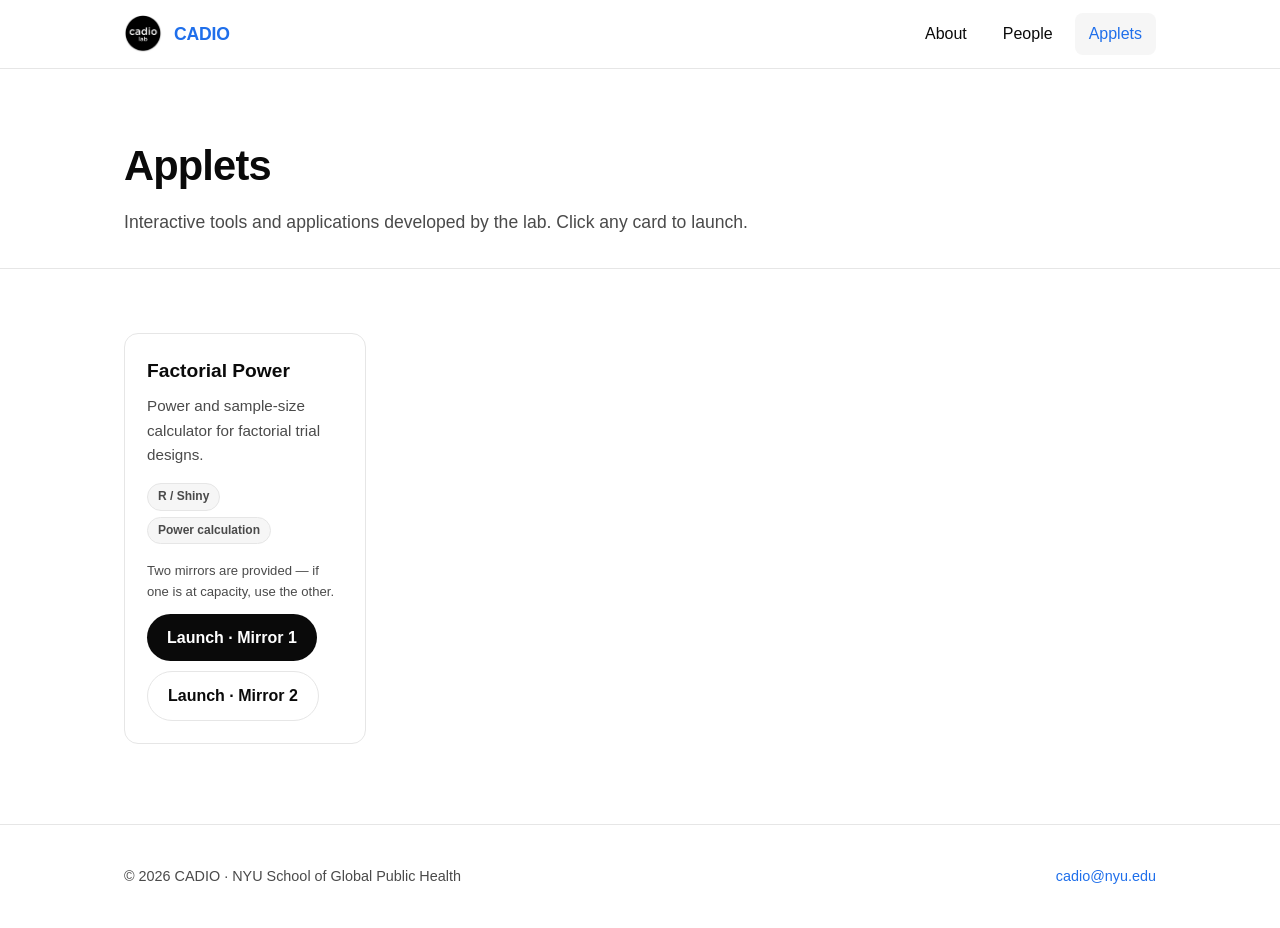
==== applets.html @ d93e369b "Build CADIO website (About, People, Applets) Static no-build site for GitHub Pages with About, Peopl" ====
<!DOCTYPE html>
<html lang="en">
<head>
  <meta charset="UTF-8" />
  <meta name="viewport" content="width=device-width, initial-scale=1.0" />
  <title>Applets · CADIO</title>
  <meta name="description" content="Interactive applets and tools from the CADIO Lab." />
  <link rel="icon" href="assets/logo.png" />
  <link rel="stylesheet" href="css/style.css" />
</head>
<body>
  <!-- ===== Header ===== -->
  <header class="site-header">
    <div class="wrap nav">
      <a class="brand" href="index.html">
        <img src="assets/logo.png" alt="CADIO logo" />
        <span>CADIO</span>
      </a>
      <button class="nav-toggle" aria-label="Toggle navigation">☰</button>
      <nav class="nav-links">
        <a href="index.html">About</a>
        <a href="people.html">People</a>
        <a href="applets.html" class="active">Applets</a>
      </nav>
    </div>
  </header>

  <!-- ===== Page head ===== -->
  <div class="page-head">
    <div class="wrap">
      <h1>Applets</h1>
      <p>Interactive tools and applications developed by the lab. Click any card to launch.</p>
    </div>
  </div>

  <!-- ===== Applet grid ===== -->
  <section class="block">
    <div class="wrap">
      <div class="grid">

        <article class="card applet">
          <h3>Factorial Power</h3>
          <p>Power and sample-size calculator for factorial trial designs.</p>
          <div class="tags">
            <span class="tag">R / Shiny</span>
            <span class="tag">Power calculation</span>
          </div>
          <p class="mirror-note">Two mirrors are provided — if one is at capacity, use the other.</p>
          <div class="launch-row">
            <a class="btn" href="https://cadio-nyu.shinyapps.io/factorial_trial_power_calculation/" target="_blank" rel="noopener">Launch · Mirror 1</a>
            <a class="btn ghost" href="https://cadio.shinyapps.io/factorial_trial_power_calculation/" target="_blank" rel="noopener">Launch · Mirror 2</a>
          </div>
        </article>

      </div>
    </div>
  </section>

  <!-- ===== Footer ===== -->
  <footer class="site-footer">
    <div class="wrap">
      <span>© <span id="year"></span> CADIO · NYU School of Global Public Health</span>
      <span><a href="mailto:cadio@nyu.edu">cadio@nyu.edu</a></span>
    </div>
  </footer>

  <script src="js/main.js"></script>
</body>
</html>
---- css/style.css ----
/* ===========================================================
   CADIO Lab — shared stylesheet
   Edit the variables below to re-theme the whole site.
   =========================================================== */

:root {
  --ink: #0a0a0a;          /* near-black text + logo color   */
  --ink-soft: #4a4a4a;     /* secondary text                 */
  --line: #e6e6e6;         /* hairline borders               */
  --bg: #ffffff;           /* page background                */
  --bg-soft: #f6f6f6;      /* alternating section background  */
  --accent: #1f6feb;       /* single accent (links, buttons) */
  --maxw: 1080px;          /* content width                  */
  --radius: 14px;
  --shadow: 0 1px 2px rgba(0,0,0,.04), 0 8px 24px rgba(0,0,0,.06);
  --font: -apple-system, BlinkMacSystemFont, "Segoe UI", Roboto, Helvetica,
          Arial, "Apple Color Emoji", sans-serif;
}

* { box-sizing: border-box; }

html { scroll-behavior: smooth; }

body {
  margin: 0;
  font-family: var(--font);
  color: var(--ink);
  background: var(--bg);
  line-height: 1.6;
  -webkit-font-smoothing: antialiased;
}

a { color: var(--accent); text-decoration: none; }
a:hover { text-decoration: underline; }

img { max-width: 100%; display: block; }

.wrap { max-width: var(--maxw); margin: 0 auto; padding: 0 24px; }

/* ---------- Header / nav ---------- */
.site-header {
  position: sticky;
  top: 0;
  z-index: 50;
  background: rgba(255, 255, 255, 0.9);
  backdrop-filter: saturate(180%) blur(10px);
  border-bottom: 1px solid var(--line);
}

.nav {
  display: flex;
  align-items: center;
  justify-content: space-between;
  height: 68px;
}

.brand { display: flex; align-items: center; gap: 12px; }
.brand img { width: 38px; height: 38px; border-radius: 50%; }
.brand span { font-weight: 700; font-size: 1.1rem; letter-spacing: -0.01em; }
.brand:hover { text-decoration: none; }

.nav-links { display: flex; align-items: center; gap: 8px; }
.nav-links a {
  color: var(--ink);
  padding: 8px 14px;
  border-radius: 8px;
  font-weight: 500;
}
.nav-links a:hover { background: var(--bg-soft); text-decoration: none; }
.nav-links a.active { color: var(--accent); background: var(--bg-soft); }

.nav-toggle {
  display: none;
  background: none;
  border: 1px solid var(--line);
  border-radius: 8px;
  padding: 8px 10px;
  cursor: pointer;
  font-size: 1.1rem;
}

/* ---------- Hero ---------- */
.hero {
  padding: 88px 0 64px;
  text-align: center;
  border-bottom: 1px solid var(--line);
}
.hero img.logo { width: 120px; height: 120px; border-radius: 50%; margin: 0 auto 28px; }
.hero h1 { font-size: clamp(2rem, 5vw, 3.2rem); margin: 0 0 12px; letter-spacing: -0.02em; }
.hero p.lead { font-size: 1.2rem; color: var(--ink-soft); max-width: 640px; margin: 0 auto; }

/* ---------- Page header (sub-pages) ---------- */
.page-head { padding: 64px 0 32px; border-bottom: 1px solid var(--line); }
.page-head h1 { font-size: clamp(1.8rem, 4vw, 2.6rem); margin: 0 0 8px; letter-spacing: -0.02em; }
.page-head p { color: var(--ink-soft); font-size: 1.1rem; margin: 0; max-width: 680px; }

/* ---------- Generic sections ---------- */
section.block { padding: 56px 0; }
section.block.alt { background: var(--bg-soft); }
section.block h2 { font-size: 1.6rem; margin: 0 0 16px; letter-spacing: -0.01em; }
.prose p { color: var(--ink-soft); max-width: 720px; }
.prose ul { color: var(--ink-soft); max-width: 720px; }

/* ---------- Buttons ---------- */
.btn {
  display: inline-block;
  background: var(--ink);
  color: #fff;
  padding: 11px 20px;
  border-radius: 999px;
  font-weight: 600;
  margin-top: 8px;
}
.btn:hover { text-decoration: none; opacity: 0.9; }
.btn.ghost { background: transparent; color: var(--ink); border: 1px solid var(--line); }

/* ---------- Card grids (people + applets) ---------- */
.grid {
  display: grid;
  gap: 22px;
  grid-template-columns: repeat(auto-fill, minmax(240px, 1fr));
  margin-top: 8px;
}

.card {
  border: 1px solid var(--line);
  border-radius: var(--radius);
  background: var(--bg);
  padding: 22px;
  transition: transform .15s ease, box-shadow .15s ease;
}
.card:hover { transform: translateY(-3px); box-shadow: var(--shadow); }

/* People card */
.person { text-align: center; }
.person img,
.person .avatar {
  width: 104px; height: 104px;
  border-radius: 50%;
  object-fit: cover;
  margin: 0 auto 14px;
  background: var(--bg-soft);
}
.person .avatar {
  display: flex; align-items: center; justify-content: center;
  background: var(--ink);
  color: #fff;
  font-weight: 700;
  font-size: 1.7rem;
  letter-spacing: 0.02em;
}
.person h3 { margin: 0 0 2px; font-size: 1.1rem; }
.person .role { color: var(--accent); font-size: 0.92rem; font-weight: 600; }
.person .affil { color: var(--ink-soft); font-size: 0.86rem; margin: 8px 0 0; }
.person .bio { color: var(--ink-soft); font-size: 0.9rem; margin: 10px 0 0; }
.person .links { margin-top: 12px; display: flex; gap: 12px; justify-content: center; font-size: 0.88rem; }

/* Compact card for the large ambassador roster */
.grid.compact { grid-template-columns: repeat(auto-fill, minmax(220px, 1fr)); gap: 16px; }
.grid.compact .card { padding: 18px; }
.grid.compact .avatar { width: 76px; height: 76px; font-size: 1.25rem; }
.grid.compact h3 { font-size: 1rem; }

/* Applet card */
.applet h3 { margin: 0 0 8px; font-size: 1.2rem; }
.applet p { color: var(--ink-soft); font-size: 0.95rem; margin: 0 0 16px; }
.applet .tags { display: flex; flex-wrap: wrap; gap: 6px; margin: 0 0 16px; }
.applet .tag {
  font-size: 0.75rem; font-weight: 600;
  color: var(--ink-soft);
  background: var(--bg-soft);
  border: 1px solid var(--line);
  padding: 3px 10px; border-radius: 999px;
}
.applet .mirror-note { font-size: 0.82rem; color: var(--ink-soft); margin: 0 0 12px; }
.applet .launch-row { display: flex; flex-wrap: wrap; gap: 10px; }
.applet .launch-row .btn { margin-top: 0; }

/* Section label for grouping people */
.group-label {
  font-size: 0.8rem; font-weight: 700; text-transform: uppercase;
  letter-spacing: 0.08em; color: var(--ink-soft);
  margin: 40px 0 4px;
}
.group-label:first-of-type { margin-top: 8px; }

/* ---------- Footer ---------- */
.site-footer {
  border-top: 1px solid var(--line);
  padding: 40px 0;
  margin-top: 24px;
  color: var(--ink-soft);
  font-size: 0.9rem;
}
.site-footer .wrap { display: flex; justify-content: space-between; flex-wrap: wrap; gap: 12px; }

/* ---------- Responsive ---------- */
@media (max-width: 720px) {
  .nav-toggle { display: block; }
  .nav-links {
    display: none;
    position: absolute;
    top: 68px; left: 0; right: 0;
    flex-direction: column;
    align-items: stretch;
    gap: 0;
    background: var(--bg);
    border-bottom: 1px solid var(--line);
    padding: 8px 16px 16px;
  }
  .nav-links.open { display: flex; }
  .nav-links a { padding: 12px 14px; }
}
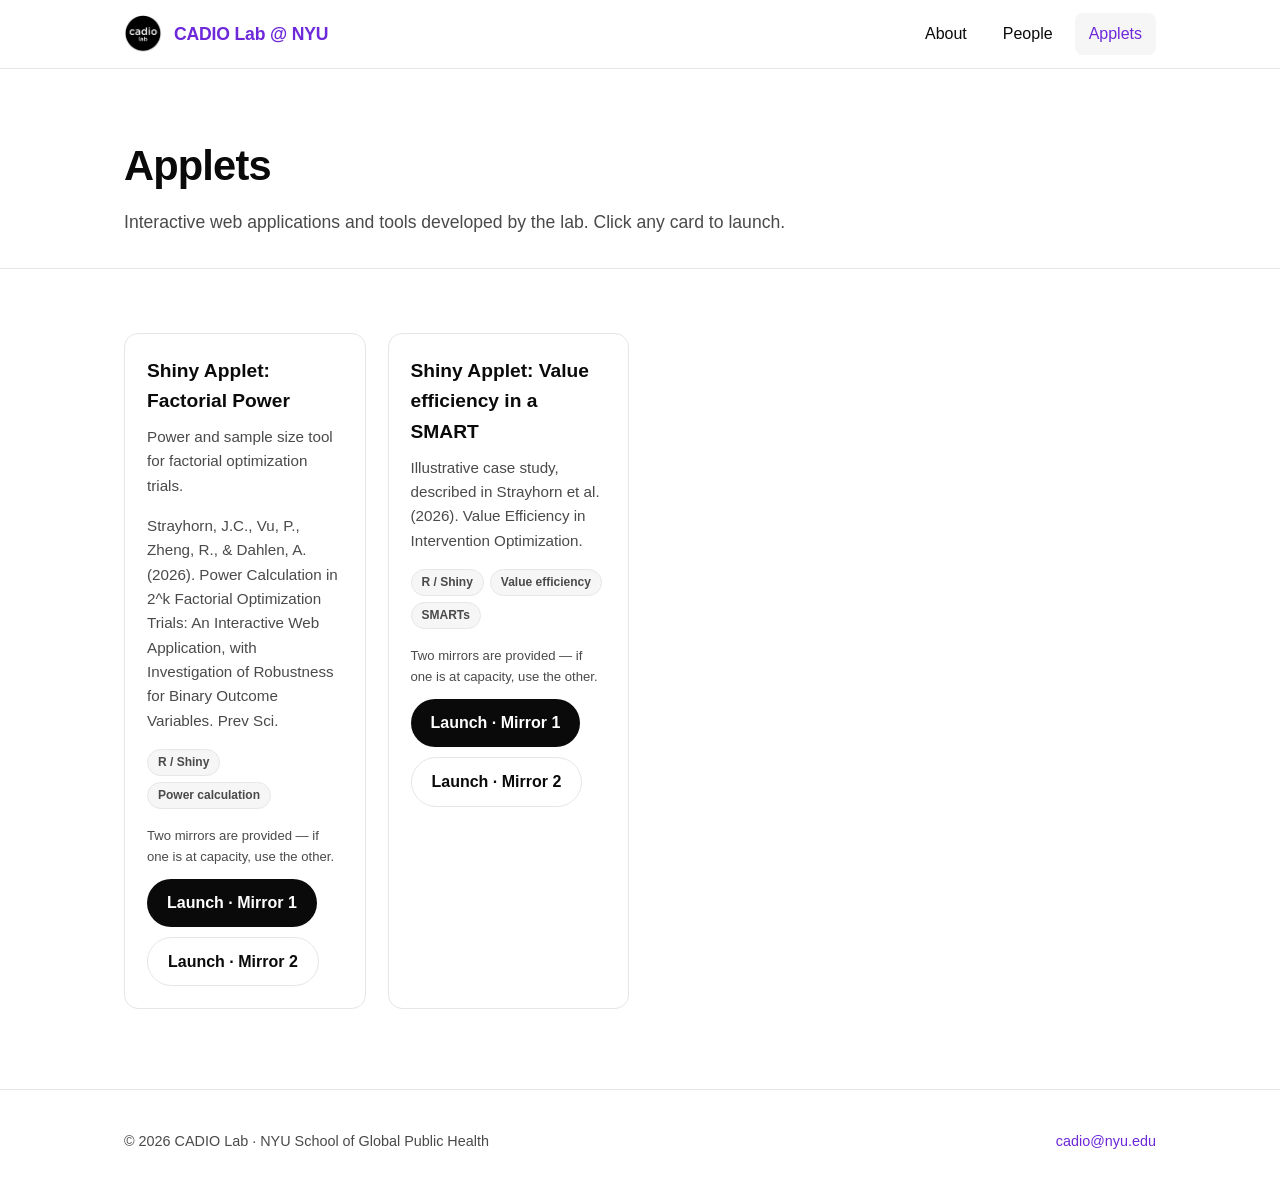
==== commit d03acd05: "Add new Shiny applet for value efficiency in SMART" ====
--- a/applets.html
+++ b/applets.html
@@ -3,8 +3,8 @@
 <head>
   <meta charset="UTF-8" />
   <meta name="viewport" content="width=device-width, initial-scale=1.0" />
-  <title>Applets · CADIO</title>
-  <meta name="description" content="Interactive applets and tools from the CADIO Lab." />
+  <title>Shiny applets and interactive tools | CADIO Lab </title>
+  <meta name="description" content="Interactive applets and tools from CADIO Lab at the NYU School of Global Public Health. Applets aid the use and application of intervention optimization methods, including for power analysis in factorial optimization trials." />
   <link rel="icon" href="assets/logo.png" />
   <link rel="stylesheet" href="css/style.css" />
 </head>
@@ -14,7 +14,7 @@
     <div class="wrap nav">
       <a class="brand" href="index.html">
         <img src="assets/logo.png" alt="CADIO logo" />
-        <span>CADIO</span>
+        <span>CADIO Lab @ NYU</span>
       </a>
       <button class="nav-toggle" aria-label="Toggle navigation">☰</button>
       <nav class="nav-links">
@@ -29,7 +29,7 @@
   <div class="page-head">
     <div class="wrap">
       <h1>Applets</h1>
-      <p>Interactive tools and applications developed by the lab. Click any card to launch.</p>
+      <p>Interactive web applications and tools developed by the lab. Click any card to launch.</p>
     </div>
   </div>
 
@@ -39,8 +39,9 @@
       <div class="grid">
 
         <article class="card applet">
-          <h3>Factorial Power</h3>
-          <p>Power and sample-size calculator for factorial trial designs.</p>
+          <h3>Shiny Applet: Factorial Power</h3>
+          <p>Power and sample size tool for factorial optimization trials.</p>
+          <p>Strayhorn, J.C., Vu, P., Zheng, R., & Dahlen, A. (2026). Power Calculation in 2^k Factorial Optimization Trials: An Interactive Web Application, with Investigation of Robustness for Binary Outcome Variables. Prev Sci.</p>
           <div class="tags">
             <span class="tag">R / Shiny</span>
             <span class="tag">Power calculation</span>
@@ -51,7 +52,21 @@
             <a class="btn ghost" href="https://cadio.shinyapps.io/factorial_trial_power_calculation/" target="_blank" rel="noopener">Launch · Mirror 2</a>
           </div>
         </article>
-
+        
+        <article class="card applet">
+          <h3>Shiny Applet: Value efficiency in a SMART</h3>
+          <p>Illustrative case study, described in Strayhorn et al. (2026). Value Efficiency in Intervention Optimization.</p>
+          <div class="tags">
+            <span class="tag">R / Shiny</span>
+            <span class="tag">Value efficiency</span>
+            <span class="tag">SMARTs</span>
+          </div>
+          <p class="mirror-note">Two mirrors are provided — if one is at capacity, use the other.</p>
+          <div class="launch-row">
+            <a class="btn" href="https://cadio.shinyapps.io/smart-value-efficiency/" target="_blank" rel="noopener">Launch · Mirror 1</a>
+            <a class="btn ghost" href="https://cadio.shinyapps.io/smart-value-efficiency/" target="_blank" rel="noopener">Launch · Mirror 2</a>
+          </div>
+        </article>
       </div>
     </div>
   </section>
@@ -59,7 +74,7 @@
   <!-- ===== Footer ===== -->
   <footer class="site-footer">
     <div class="wrap">
-      <span>© <span id="year"></span> CADIO · NYU School of Global Public Health</span>
+      <span>© <span id="year"></span> CADIO Lab · NYU School of Global Public Health</span>
       <span><a href="mailto:cadio@nyu.edu">cadio@nyu.edu</a></span>
     </div>
   </footer>
--- a/css/style.css
+++ b/css/style.css
@@ -9,7 +9,7 @@
   --line: #e6e6e6;         /* hairline borders               */
   --bg: #ffffff;           /* page background                */
   --bg-soft: #f6f6f6;      /* alternating section background  */
-  --accent: #1f6feb;       /* single accent (links, buttons) */
+  --accent: #6d28d9;       /* single accent (links, buttons) */
   --maxw: 1080px;          /* content width                  */
   --radius: 14px;
   --shadow: 0 1px 2px rgba(0,0,0,.04), 0 8px 24px rgba(0,0,0,.06);
@@ -84,10 +84,11 @@
   padding: 88px 0 64px;
   text-align: center;
   border-bottom: 1px solid var(--line);
+  background: #f7f5ff;
 }
 .hero img.logo { width: 120px; height: 120px; border-radius: 50%; margin: 0 auto 28px; }
 .hero h1 { font-size: clamp(2rem, 5vw, 3.2rem); margin: 0 0 12px; letter-spacing: -0.02em; }
-.hero p.lead { font-size: 1.2rem; color: var(--ink-soft); max-width: 640px; margin: 0 auto; }
+.hero p.lead { font-size: 1.2rem; color: var(--ink-soft); max-width: 640px; margin: 0 auto 10px; }
 
 /* ---------- Page header (sub-pages) ---------- */
 .page-head { padding: 64px 0 32px; border-bottom: 1px solid var(--line); }
@@ -211,3 +212,213 @@
   .nav-links.open { display: flex; }
   .nav-links a { padding: 12px 14px; }
 }
+
+/* ---------- Faculty profile ---------- */
+
+.faculty-profile {
+    display: flex;
+    align-items: flex-start;
+    gap: 32px;
+}
+
+.faculty-photo {
+    width: 240px;
+    height: 240px;
+    object-fit: cover;
+    border-radius: 8px;
+    flex-shrink: 0;
+}
+
+.faculty-info {
+    flex: 1;
+}
+
+.faculty-info h2 {
+    margin: 0 0 6px;
+    font-size: 2rem;
+}
+
+.faculty-title {
+    color: var(--accent);
+    font-weight: 600;
+    margin-bottom: 18px;
+}
+
+.faculty-info p {
+    color: var(--ink-soft);
+    margin-bottom: 14px;
+}
+
+@media (max-width: 720px) {
+
+    .faculty-profile {
+        flex-direction: column;
+        align-items: center;
+        text-align: center;
+    }
+
+.faculty-photo {
+    width: 240px !important;
+    height: 240px !important;
+    max-width: 240px !important;
+    max-height: 240px !important;
+    object-fit: cover;
+    border-radius: 8px;
+    flex-shrink: 0;
+}
+
+}
+
+.carousel {
+    position: relative;
+    max-width: 700px;
+    margin: 40px auto;
+    transition: height 0.4s ease;
+}
+
+.slide {
+    display: none;
+}
+
+.slide.active {
+    display: block;
+}
+
+.slide img {
+    display: block;
+    width: 100%;
+    height: auto;
+    max-height: 550px;
+    margin: 0 auto;
+    object-fit: contain;
+    border-radius: 12px;
+    border: 1px solid var(--line);
+    box-shadow: var(--shadow);
+}
+
+.caption {
+    margin-top: 12px;
+    text-align: center;
+    color: var(--ink-soft);
+    font-size: 0.95rem;
+    font-style: italic;
+}
+.prev,
+.next {
+    position: absolute;
+    top: 42%;
+    transform: translateY(-50%);
+    border: none;
+    background: rgba(255,255,255,.85);
+    font-size: 2rem;
+    width: 42px;
+    height: 42px;
+    border-radius: 50%;
+    cursor: pointer;
+}
+
+.prev {
+    left: -20px;
+}
+
+.next {
+    right: -20px;
+}
+
+.prev:hover,
+.next:hover {
+    background: white;
+}
+
+.about-layout {
+  display: flex;
+  gap: 40px;
+  align-items: flex-start;
+}
+
+/* Left column (text) */
+.about-text {
+  flex: 1.1;
+}
+
+/* Right column (carousel) */
+.about-layout .carousel {
+  flex: 1;
+  max-width: 520px;
+  margin: 0;
+}
+
+/* Responsive: stack on mobile */
+@media (max-width: 900px) {
+  .about-layout {
+    flex-direction: column;
+  }
+
+  .about-layout .carousel {
+    max-width: 100%;
+  }
+}
+
+.about-layout {
+  display: flex;
+  gap: 40px;
+  align-items: flex-start;
+}
+
+.about-text {
+  flex: 1.2;
+}
+
+.about-layout .carousel {
+  flex: 1;
+  max-width: 520px;
+  position: relative;
+}
+
+/* mobile stacking */
+@media (max-width: 900px) {
+  .about-layout {
+    flex-direction: column;
+  }
+
+  .about-layout .carousel {
+    max-width: 100%;
+  }
+}
+
+.visually-hidden {
+  position: absolute;
+  width: 1px;
+  height: 1px;
+  padding: 0;
+  margin: -1px;
+  overflow: hidden;
+  clip: rect(0, 0, 0, 0);
+  white-space: nowrap;
+  border: 0;
+}
+
+.research-areas {
+  margin: 10px auto 56px;
+  font-size: 0.95rem;
+  color: #6d28d9;
+  display: flex;
+  flex-wrap: wrap;
+  justify-content: center;
+  gap: 0;
+}
+
+.research-areas span::after {
+  content: "•";
+  margin: 0 10px;
+  color: #bbb;
+}
+
+.research-areas span:last-child::after {
+  content: "";
+}
+
+.hero .research-areas {
+  margin-top: 6px;
+  margin-bottom: 56px;
+}
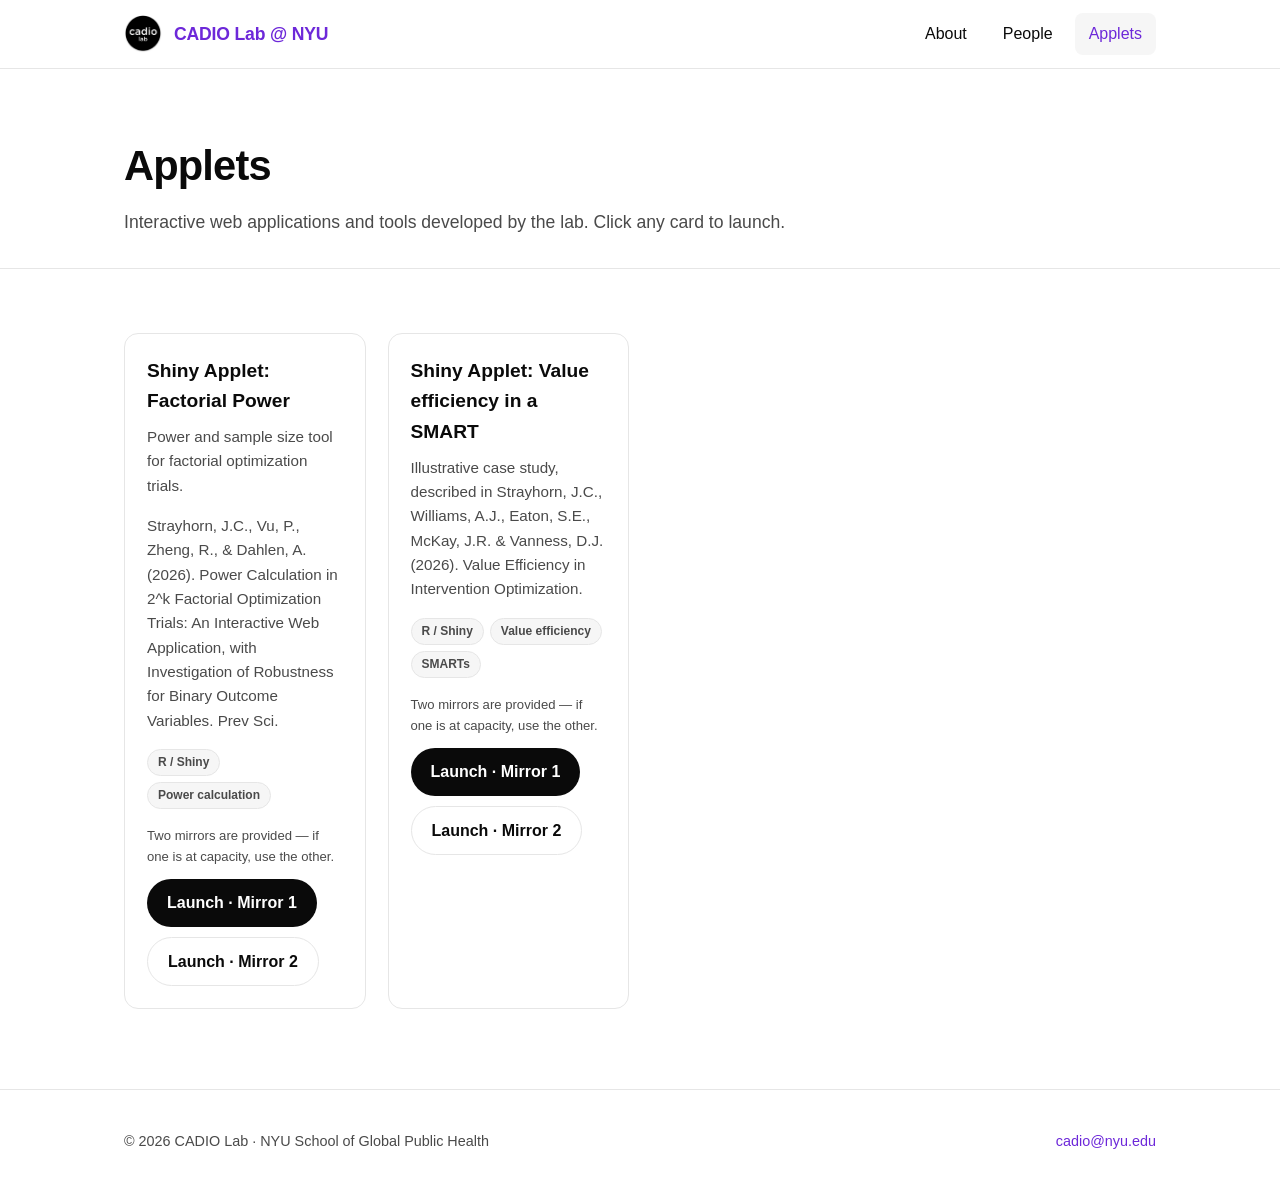
==== commit 4adf1bd6: "Update citation in Shiny Applet description" ====
--- a/applets.html
+++ b/applets.html
@@ -55,7 +55,7 @@
         
         <article class="card applet">
           <h3>Shiny Applet: Value efficiency in a SMART</h3>
-          <p>Illustrative case study, described in Strayhorn et al. (2026). Value Efficiency in Intervention Optimization.</p>
+          <p>Illustrative case study, described in Strayhorn, J.C., Williams, A.J., Eaton, S.E., McKay, J.R. & Vanness, D.J. (2026). Value Efficiency in Intervention Optimization.</p>
           <div class="tags">
             <span class="tag">R / Shiny</span>
             <span class="tag">Value efficiency</span>
